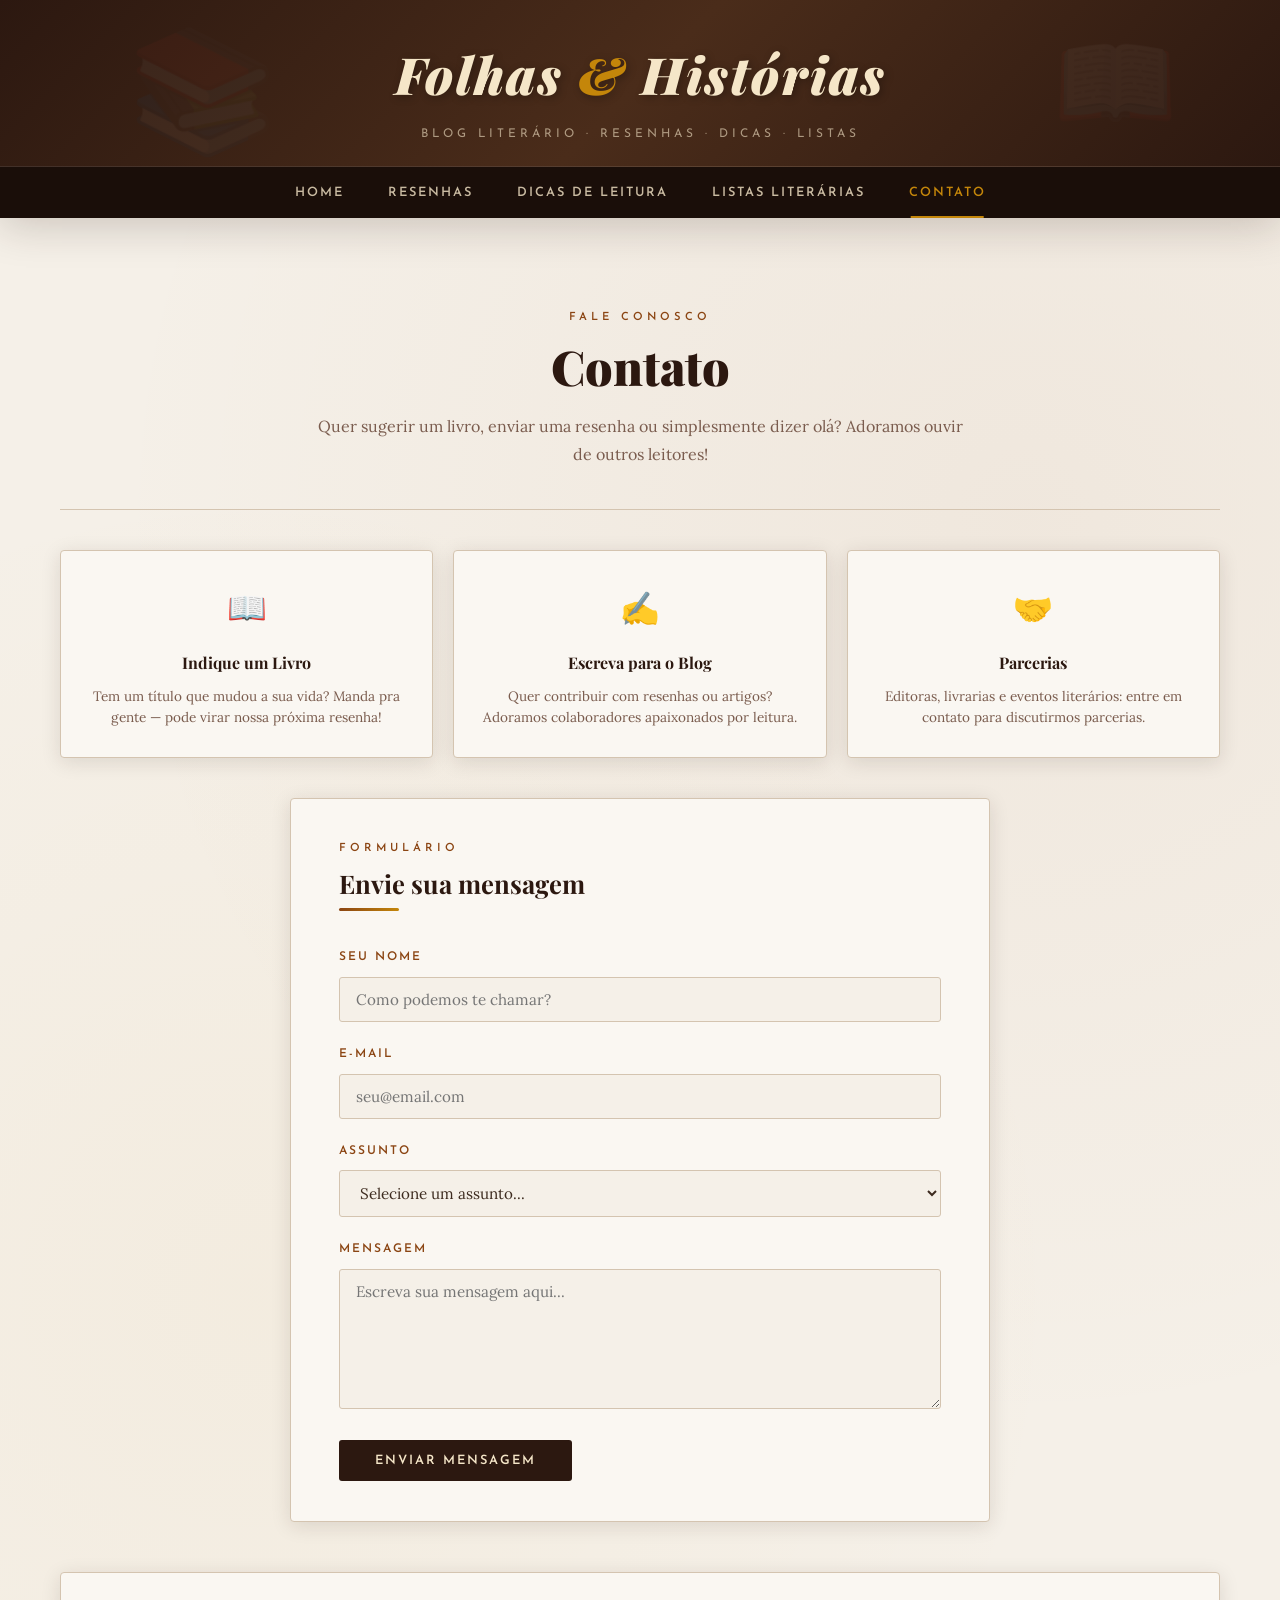
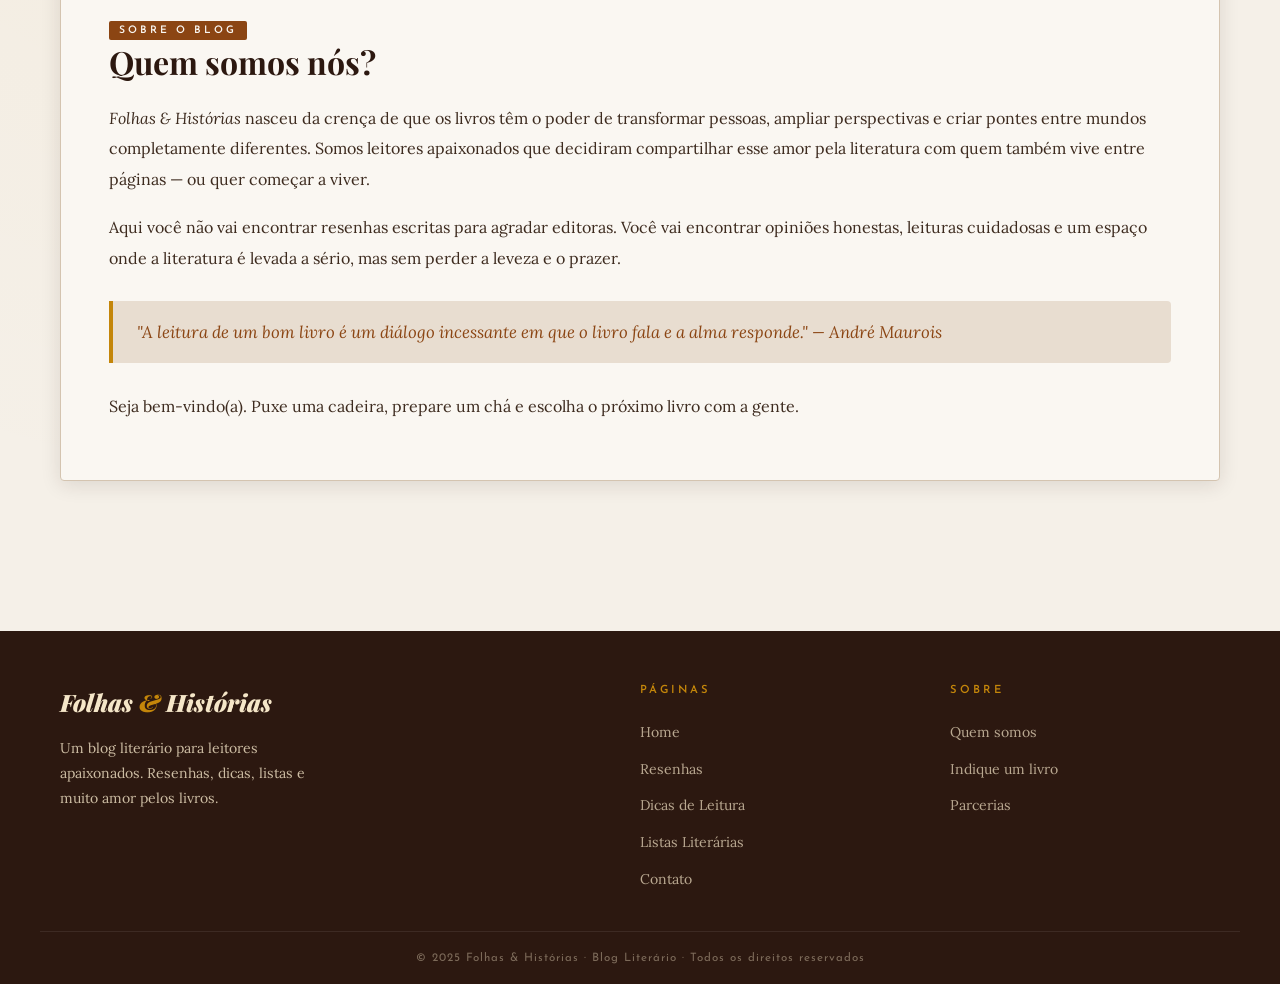
==== contato.html @ 478a8c60 "Add files via upload adding a literary blog" ====
<!DOCTYPE html>
<html lang="pt-BR">
<head>
  <meta charset="UTF-8">
  <meta name="viewport" content="width=device-width, initial-scale=1.0">
  <title>Contato — Folhas & Histórias</title>
  <link rel="stylesheet" href="styles.css">
</head>
<body>

  <header>
    <div class="header-top">
      <div class="site-title">Folhas <span>&</span> Histórias</div>
      <div class="site-tagline">Blog Literário · Resenhas · Dicas · Listas</div>
    </div>
    <nav>
      <ul>
        <li><a href="index.html">Home</a></li>
        <li><a href="resenhas.html">Resenhas</a></li>
        <li><a href="dicas.html">Dicas de Leitura</a></li>
        <li><a href="listas.html">Listas Literárias</a></li>
        <li><a href="contato.html" class="ativo">Contato</a></li>
      </ul>
    </nav>
  </header>

  <main>

    <div class="page-header">
      <span class="section-label">Fale conosco</span>
      <h1>Contato</h1>
      <p>Quer sugerir um livro, enviar uma resenha ou simplesmente dizer olá? Adoramos ouvir de outros leitores!</p>
    </div>

    <!-- INFO CARDS -->
    <div class="info-cards mb-40">
      <div class="info-card">
        <span class="icone">📖</span>
        <h4>Indique um Livro</h4>
        <p>Tem um título que mudou a sua vida? Manda pra gente — pode virar nossa próxima resenha!</p>
      </div>
      <div class="info-card">
        <span class="icone">✍️</span>
        <h4>Escreva para o Blog</h4>
        <p>Quer contribuir com resenhas ou artigos? Adoramos colaboradores apaixonados por leitura.</p>
      </div>
      <div class="info-card">
        <span class="icone">🤝</span>
        <h4>Parcerias</h4>
        <p>Editoras, livrarias e eventos literários: entre em contato para discutirmos parcerias.</p>
      </div>
    </div>

    <!-- FORMULÁRIO -->
    <div class="contato-form">
      <div class="section-label">Formulário</div>
      <h2 class="section-title" style="font-size:1.6rem;">Envie sua mensagem</h2>
      <div class="section-divider"></div>

      <div class="form-group">
        <label for="nome">Seu nome</label>
        <input type="text" id="nome" name="nome" placeholder="Como podemos te chamar?">
      </div>

      <div class="form-group">
        <label for="email">E-mail</label>
        <input type="email" id="email" name="email" placeholder="seu@email.com">
      </div>

      <div class="form-group">
        <label for="assunto">Assunto</label>
        <select id="assunto" name="assunto">
          <option value="">Selecione um assunto...</option>
          <option value="sugestao">Sugestão de livro</option>
          <option value="resenha">Quero escrever uma resenha</option>
          <option value="parceria">Parceria comercial</option>
          <option value="elogio">Elogio / Feedback</option>
          <option value="outro">Outro assunto</option>
        </select>
      </div>

      <div class="form-group">
        <label for="mensagem">Mensagem</label>
        <textarea id="mensagem" name="mensagem" placeholder="Escreva sua mensagem aqui..."></textarea>
      </div>

      <button type="button" class="btn">Enviar mensagem</button>
    </div>

    <!-- SOBRE O BLOG -->
    <div class="artigo" style="margin-top: 50px;">
      <span class="artigo-tag">Sobre o Blog</span>
      <h2>Quem somos nós?</h2>

      <p>
        <em>Folhas & Histórias</em> nasceu da crença de que os livros têm o poder de transformar 
        pessoas, ampliar perspectivas e criar pontes entre mundos completamente diferentes. 
        Somos leitores apaixonados que decidiram compartilhar esse amor pela literatura com 
        quem também vive entre páginas — ou quer começar a viver.
      </p>

      <p>
        Aqui você não vai encontrar resenhas escritas para agradar editoras. Você vai encontrar 
        opiniões honestas, leituras cuidadosas e um espaço onde a literatura é levada a sério, 
        mas sem perder a leveza e o prazer.
      </p>

      <blockquote>
        "A leitura de um bom livro é um diálogo incessante em que o livro fala e a alma responde."
        — André Maurois
      </blockquote>

      <p>
        Seja bem-vindo(a). Puxe uma cadeira, prepare um chá e escolha o próximo livro com a gente.
      </p>
    </div>

  </main>

  <footer>
    <div class="footer-content">
      <div class="footer-brand">
        <div class="logo">Folhas <span>&</span> Histórias</div>
        <p>Um blog literário para leitores apaixonados. Resenhas, dicas, listas e muito amor pelos livros.</p>
      </div>
      <div class="footer-col">
        <h5>Páginas</h5>
        <ul>
          <li><a href="index.html">Home</a></li>
          <li><a href="resenhas.html">Resenhas</a></li>
          <li><a href="dicas.html">Dicas de Leitura</a></li>
          <li><a href="listas.html">Listas Literárias</a></li>
          <li><a href="contato.html">Contato</a></li>
        </ul>
      </div>
      <div class="footer-col">
        <h5>Sobre</h5>
        <ul>
          <li><a href="contato.html">Quem somos</a></li>
          <li><a href="contato.html">Indique um livro</a></li>
          <li><a href="contato.html">Parcerias</a></li>
        </ul>
      </div>
    </div>
    <div class="footer-bottom">
      © 2025 Folhas & Histórias · Blog Literário · Todos os direitos reservados
    </div>
  </footer>

</body>
</html>
---- styles.css ----
@import url('https://fonts.googleapis.com/css2?family=Playfair+Display:ital,wght@0,400;0,700;0,900;1,400;1,700&family=Lora:ital,wght@0,400;0,500;0,600;1,400&family=Josefin+Sans:wght@300;400;600&display=swap');

:root {
  --cor-fundo: #f5f0e8;
  --cor-papel: #faf7f2;
  --cor-principal: #2c1810;
  --cor-acento: #8b4513;
  --cor-acento2: #c4860a;
  --cor-texto: #3d2b1f;
  --cor-texto-leve: #7a5c4e;
  --cor-borda: #d4c4b0;
  --cor-destaque: #e8ddd0;
  --sombra: 0 4px 20px rgba(44,24,16,0.12);
  --sombra-forte: 0 8px 40px rgba(44,24,16,0.2);
}

* {
  margin: 0;
  padding: 0;
  box-sizing: border-box;
}

body {
  background-color: var(--cor-fundo);
  color: var(--cor-texto);
  font-family: 'Lora', serif;
  line-height: 1.8;
  background-image: 
    radial-gradient(circle at 20% 50%, rgba(196,134,10,0.04) 0%, transparent 50%),
    radial-gradient(circle at 80% 20%, rgba(139,69,19,0.05) 0%, transparent 40%);
}

/* ===== HEADER ===== */
header {
  background-color: var(--cor-principal);
  padding: 0;
  position: sticky;
  top: 0;
  z-index: 100;
  box-shadow: var(--sombra-forte);
}

.header-top {
  text-align: center;
  padding: 28px 20px 20px;
  border-bottom: 1px solid rgba(255,255,255,0.1);
  background: linear-gradient(135deg, #2c1810 0%, #4a2c1a 50%, #2c1810 100%);
  position: relative;
  overflow: hidden;
}

.header-top::before {
  content: '📚';
  position: absolute;
  font-size: 120px;
  opacity: 0.04;
  top: -20px;
  left: 10%;
  pointer-events: none;
}

.header-top::after {
  content: '📖';
  position: absolute;
  font-size: 100px;
  opacity: 0.04;
  top: -10px;
  right: 8%;
  pointer-events: none;
}

.site-title {
  font-family: 'Playfair Display', serif;
  font-size: clamp(2rem, 5vw, 3.2rem);
  font-weight: 900;
  font-style: italic;
  color: #f5e6c8;
  letter-spacing: 2px;
  text-shadow: 2px 2px 8px rgba(0,0,0,0.3);
}

.site-title span {
  color: var(--cor-acento2);
}

.site-tagline {
  font-family: 'Josefin Sans', sans-serif;
  font-size: 0.75rem;
  letter-spacing: 4px;
  text-transform: uppercase;
  color: rgba(245,230,200,0.6);
  margin-top: 4px;
}

/* ===== NAV ===== */
nav {
  background-color: #1a0e09;
}

nav ul {
  list-style: none;
  display: flex;
  justify-content: center;
  align-items: center;
  padding: 0;
  margin: 0;
  flex-wrap: wrap;
}

nav ul li a {
  display: block;
  padding: 14px 22px;
  color: rgba(245,230,200,0.8);
  text-decoration: none;
  font-family: 'Josefin Sans', sans-serif;
  font-size: 0.8rem;
  font-weight: 600;
  letter-spacing: 2px;
  text-transform: uppercase;
  transition: all 0.3s ease;
  position: relative;
}

nav ul li a::after {
  content: '';
  position: absolute;
  bottom: 0;
  left: 50%;
  transform: translateX(-50%);
  width: 0;
  height: 2px;
  background: var(--cor-acento2);
  transition: width 0.3s ease;
}

nav ul li a:hover,
nav ul li a.ativo {
  color: var(--cor-acento2);
}

nav ul li a:hover::after,
nav ul li a.ativo::after {
  width: 60%;
}

/* ===== MAIN ===== */
main {
  max-width: 1200px;
  margin: 0 auto;
  padding: 40px 20px 60px;
}

/* ===== HERO SECTION ===== */
.hero {
  background: linear-gradient(135deg, var(--cor-principal) 0%, #5c3020 100%);
  color: var(--cor-fundo);
  padding: 70px 50px;
  border-radius: 4px;
  margin-bottom: 50px;
  position: relative;
  overflow: hidden;
}

.hero::before {
  content: '"';
  font-family: 'Playfair Display', serif;
  font-size: 300px;
  color: rgba(255,255,255,0.03);
  position: absolute;
  top: -80px;
  right: 30px;
  line-height: 1;
  pointer-events: none;
}

.hero-badge {
  display: inline-block;
  background: var(--cor-acento2);
  color: var(--cor-principal);
  font-family: 'Josefin Sans', sans-serif;
  font-size: 0.7rem;
  font-weight: 600;
  letter-spacing: 3px;
  text-transform: uppercase;
  padding: 5px 14px;
  margin-bottom: 20px;
  border-radius: 2px;
}

.hero h1 {
  font-family: 'Playfair Display', serif;
  font-size: clamp(2rem, 4vw, 3.2rem);
  font-weight: 900;
  line-height: 1.2;
  margin-bottom: 20px;
  color: #f5e6c8;
}

.hero p {
  font-size: 1.05rem;
  line-height: 1.9;
  max-width: 700px;
  color: rgba(245,230,200,0.85);
  margin-bottom: 28px;
}

/* ===== SEÇÃO TÍTULOS ===== */
.section-label {
  font-family: 'Josefin Sans', sans-serif;
  font-size: 0.7rem;
  font-weight: 600;
  letter-spacing: 4px;
  text-transform: uppercase;
  color: var(--cor-acento);
  margin-bottom: 8px;
}

.section-title {
  font-family: 'Playfair Display', serif;
  font-size: clamp(1.6rem, 3vw, 2.2rem);
  font-weight: 700;
  color: var(--cor-principal);
  margin-bottom: 8px;
  line-height: 1.3;
}

.section-divider {
  width: 60px;
  height: 3px;
  background: linear-gradient(to right, var(--cor-acento), var(--cor-acento2));
  margin-bottom: 36px;
  border-radius: 2px;
}

/* ===== GRID DE CARDS ===== */
.cards-grid {
  display: grid;
  grid-template-columns: repeat(auto-fill, minmax(300px, 1fr));
  gap: 30px;
  margin-bottom: 50px;
}

.card {
  background: var(--cor-papel);
  border: 1px solid var(--cor-borda);
  border-radius: 4px;
  overflow: hidden;
  transition: all 0.35s ease;
  box-shadow: var(--sombra);
}

.card:hover {
  transform: translateY(-6px);
  box-shadow: var(--sombra-forte);
  border-color: var(--cor-acento2);
}

.card-img {
  width: 100%;
  height: 200px;
  object-fit: cover;
  display: block;
  background: linear-gradient(135deg, var(--cor-acento) 0%, var(--cor-principal) 100%);
  position: relative;
}

.card-img-placeholder {
  width: 100%;
  height: 200px;
  display: flex;
  align-items: center;
  justify-content: center;
  font-size: 4rem;
  background: linear-gradient(135deg, #3d1f10 0%, #6b3520 60%, #3d1f10 100%);
}

.card-body {
  padding: 24px;
}

.card-tag {
  font-family: 'Josefin Sans', sans-serif;
  font-size: 0.65rem;
  font-weight: 600;
  letter-spacing: 3px;
  text-transform: uppercase;
  color: var(--cor-acento);
  margin-bottom: 8px;
}

.card h3 {
  font-family: 'Playfair Display', serif;
  font-size: 1.25rem;
  font-weight: 700;
  color: var(--cor-principal);
  margin-bottom: 10px;
  line-height: 1.4;
}

.card p {
  font-size: 0.92rem;
  color: var(--cor-texto-leve);
  line-height: 1.7;
  margin-bottom: 16px;
}

.card a {
  display: inline-block;
  color: var(--cor-acento);
  text-decoration: none;
  font-family: 'Josefin Sans', sans-serif;
  font-size: 0.75rem;
  font-weight: 600;
  letter-spacing: 1.5px;
  text-transform: uppercase;
  border-bottom: 1px solid var(--cor-acento);
  padding-bottom: 2px;
  transition: all 0.2s;
}

.card a:hover {
  color: var(--cor-acento2);
  border-color: var(--cor-acento2);
}

/* CARD COM LINK NA IMAGEM */
.card-link-img {
  text-decoration: none;
  color: inherit;
  display: block;
}

.card-link-img .card-img-placeholder {
  transition: all 0.3s ease;
}

.card-link-img:hover .card-img-placeholder {
  filter: brightness(1.15);
}

/* ===== DESTAQUES HOME ===== */
.destaques-grid {
  display: grid;
  grid-template-columns: 1fr 1fr 1fr;
  gap: 24px;
  margin-bottom: 50px;
}

@media (max-width: 900px) {
  .destaques-grid { grid-template-columns: 1fr 1fr; }
}
@media (max-width: 600px) {
  .destaques-grid { grid-template-columns: 1fr; }
}

.destaque-card {
  background: var(--cor-papel);
  border: 1px solid var(--cor-borda);
  border-radius: 4px;
  overflow: hidden;
  text-decoration: none;
  color: inherit;
  display: block;
  transition: all 0.35s ease;
  box-shadow: var(--sombra);
}

.destaque-card:hover {
  transform: translateY(-6px);
  box-shadow: var(--sombra-forte);
  border-color: var(--cor-acento2);
}

.destaque-img {
  width: 100%;
  height: 180px;
  display: flex;
  align-items: center;
  justify-content: center;
  font-size: 3.5rem;
  background: linear-gradient(135deg, #2c1810 0%, #6b3520 60%, #2c1810 100%);
  position: relative;
  overflow: hidden;
}

.destaque-img::after {
  content: '';
  position: absolute;
  bottom: 0; left: 0; right: 0;
  height: 40%;
  background: linear-gradient(to top, rgba(44,24,16,0.6), transparent);
}

.destaque-body {
  padding: 20px;
}

.destaque-body .card-tag {
  display: block;
  margin-bottom: 6px;
}

.destaque-body h3 {
  font-family: 'Playfair Display', serif;
  font-size: 1.1rem;
  font-weight: 700;
  color: var(--cor-principal);
  margin-bottom: 8px;
  line-height: 1.4;
}

.destaque-body p {
  font-size: 0.87rem;
  color: var(--cor-texto-leve);
  line-height: 1.6;
}

/* ===== ARTIGO INTERNO ===== */
.page-header {
  text-align: center;
  padding: 50px 20px 40px;
  margin-bottom: 40px;
  border-bottom: 1px solid var(--cor-borda);
}

.page-header .section-label {
  display: block;
  margin-bottom: 10px;
}

.page-header h1 {
  font-family: 'Playfair Display', serif;
  font-size: clamp(2rem, 4vw, 3rem);
  font-weight: 900;
  color: var(--cor-principal);
  margin-bottom: 16px;
  line-height: 1.2;
}

.page-header p {
  max-width: 650px;
  margin: 0 auto;
  color: var(--cor-texto-leve);
  font-size: 1rem;
}

/* ===== ARTIGO DE CONTEÚDO ===== */
.artigo {
  background: var(--cor-papel);
  border: 1px solid var(--cor-borda);
  border-radius: 4px;
  padding: 40px 48px;
  margin-bottom: 30px;
  box-shadow: var(--sombra);
}

.artigo-meta {
  display: flex;
  align-items: center;
  gap: 20px;
  margin-bottom: 20px;
  flex-wrap: wrap;
}

.artigo-tag {
  font-family: 'Josefin Sans', sans-serif;
  font-size: 0.65rem;
  font-weight: 600;
  letter-spacing: 3px;
  text-transform: uppercase;
  color: var(--cor-papel);
  background: var(--cor-acento);
  padding: 4px 10px;
  border-radius: 2px;
}

.artigo-data {
  font-family: 'Josefin Sans', sans-serif;
  font-size: 0.75rem;
  color: var(--cor-texto-leve);
  letter-spacing: 1px;
}

.artigo h2 {
  font-family: 'Playfair Display', serif;
  font-size: clamp(1.5rem, 3vw, 2rem);
  font-weight: 700;
  color: var(--cor-principal);
  margin-bottom: 20px;
  line-height: 1.3;
}

.artigo h3 {
  font-family: 'Playfair Display', serif;
  font-size: 1.25rem;
  font-weight: 700;
  color: var(--cor-principal);
  margin: 28px 0 12px;
}

.artigo p {
  color: var(--cor-texto);
  font-size: 1rem;
  line-height: 1.9;
  margin-bottom: 18px;
}

.artigo blockquote {
  border-left: 4px solid var(--cor-acento2);
  margin: 28px 0;
  padding: 16px 24px;
  background: var(--cor-destaque);
  font-style: italic;
  font-size: 1.05rem;
  color: var(--cor-acento);
  border-radius: 0 4px 4px 0;
}

.artigo .emoji-icon {
  font-size: 3.5rem;
  margin-bottom: 16px;
  display: block;
  text-align: center;
}

/* ===== LISTA DE LIVROS ===== */
.livro-item {
  display: flex;
  gap: 24px;
  background: var(--cor-papel);
  border: 1px solid var(--cor-borda);
  border-radius: 4px;
  padding: 24px;
  margin-bottom: 20px;
  box-shadow: var(--sombra);
  transition: all 0.3s ease;
}

.livro-item:hover {
  border-color: var(--cor-acento2);
  transform: translateX(4px);
}

.livro-capa {
  width: 80px;
  height: 110px;
  flex-shrink: 0;
  border-radius: 3px;
  display: flex;
  align-items: center;
  justify-content: center;
  font-size: 2.5rem;
  background: linear-gradient(135deg, var(--cor-acento) 0%, var(--cor-principal) 100%);
  box-shadow: 3px 3px 10px rgba(44,24,16,0.2);
}

.livro-info h3 {
  font-family: 'Playfair Display', serif;
  font-size: 1.15rem;
  font-weight: 700;
  color: var(--cor-principal);
  margin-bottom: 4px;
}

.livro-info .autor {
  font-family: 'Josefin Sans', sans-serif;
  font-size: 0.75rem;
  color: var(--cor-acento);
  letter-spacing: 1px;
  text-transform: uppercase;
  margin-bottom: 10px;
}

.livro-info p {
  font-size: 0.9rem;
  color: var(--cor-texto-leve);
  line-height: 1.7;
}

.stars {
  color: var(--cor-acento2);
  font-size: 0.9rem;
  margin-bottom: 8px;
}

/* ===== CONTATO ===== */
.contato-form {
  background: var(--cor-papel);
  border: 1px solid var(--cor-borda);
  border-radius: 4px;
  padding: 40px 48px;
  box-shadow: var(--sombra);
  max-width: 700px;
  margin: 0 auto;
}

.form-group {
  margin-bottom: 22px;
}

.form-group label {
  display: block;
  font-family: 'Josefin Sans', sans-serif;
  font-size: 0.75rem;
  font-weight: 600;
  letter-spacing: 2px;
  text-transform: uppercase;
  color: var(--cor-acento);
  margin-bottom: 8px;
}

.form-group input,
.form-group textarea,
.form-group select {
  width: 100%;
  padding: 12px 16px;
  border: 1px solid var(--cor-borda);
  border-radius: 3px;
  background: var(--cor-fundo);
  font-family: 'Lora', serif;
  font-size: 0.95rem;
  color: var(--cor-texto);
  transition: all 0.2s;
  outline: none;
}

.form-group input:focus,
.form-group textarea:focus,
.form-group select:focus {
  border-color: var(--cor-acento);
  box-shadow: 0 0 0 3px rgba(139,69,19,0.1);
}

.form-group textarea {
  min-height: 140px;
  resize: vertical;
}

.btn {
  display: inline-block;
  background: var(--cor-principal);
  color: #f5e6c8;
  border: none;
  padding: 14px 36px;
  font-family: 'Josefin Sans', sans-serif;
  font-size: 0.8rem;
  font-weight: 600;
  letter-spacing: 2px;
  text-transform: uppercase;
  cursor: pointer;
  border-radius: 3px;
  transition: all 0.3s ease;
}

.btn:hover {
  background: var(--cor-acento);
  transform: translateY(-2px);
  box-shadow: var(--sombra);
}

/* ===== INFO CARDS ===== */
.info-cards {
  display: grid;
  grid-template-columns: repeat(auto-fit, minmax(220px, 1fr));
  gap: 20px;
  margin-bottom: 40px;
}

.info-card {
  background: var(--cor-papel);
  border: 1px solid var(--cor-borda);
  border-radius: 4px;
  padding: 28px 24px;
  text-align: center;
  box-shadow: var(--sombra);
}

.info-card .icone {
  font-size: 2rem;
  margin-bottom: 12px;
  display: block;
}

.info-card h4 {
  font-family: 'Playfair Display', serif;
  font-size: 1rem;
  color: var(--cor-principal);
  margin-bottom: 8px;
}

.info-card p {
  font-size: 0.85rem;
  color: var(--cor-texto-leve);
  line-height: 1.6;
}

/* ===== RODAPÉ ===== */
footer {
  background: var(--cor-principal);
  color: rgba(245,230,200,0.8);
  margin-top: 60px;
}

.footer-content {
  max-width: 1200px;
  margin: 0 auto;
  padding: 50px 20px 30px;
  display: grid;
  grid-template-columns: 2fr 1fr 1fr;
  gap: 40px;
}

@media (max-width: 768px) {
  .footer-content { grid-template-columns: 1fr; }
}

.footer-brand .logo {
  font-family: 'Playfair Display', serif;
  font-size: 1.5rem;
  font-weight: 900;
  font-style: italic;
  color: #f5e6c8;
  margin-bottom: 12px;
}

.footer-brand .logo span { color: var(--cor-acento2); }

.footer-brand p {
  font-size: 0.88rem;
  line-height: 1.8;
  max-width: 280px;
}

.footer-col h5 {
  font-family: 'Josefin Sans', sans-serif;
  font-size: 0.7rem;
  font-weight: 600;
  letter-spacing: 3px;
  text-transform: uppercase;
  color: var(--cor-acento2);
  margin-bottom: 16px;
}

.footer-col ul {
  list-style: none;
}

.footer-col ul li {
  margin-bottom: 8px;
}

.footer-col ul li a {
  color: rgba(245,230,200,0.7);
  text-decoration: none;
  font-size: 0.88rem;
  transition: color 0.2s;
}

.footer-col ul li a:hover {
  color: var(--cor-acento2);
}

.footer-bottom {
  border-top: 1px solid rgba(255,255,255,0.08);
  padding: 16px 20px;
  text-align: center;
  font-family: 'Josefin Sans', sans-serif;
  font-size: 0.72rem;
  letter-spacing: 1px;
  color: rgba(245,230,200,0.4);
  max-width: 1200px;
  margin: 0 auto;
}

/* ===== UTILIDADES ===== */
.texto-centro { text-align: center; }
.mb-40 { margin-bottom: 40px; }
.mb-20 { margin-bottom: 20px; }

.separador {
  border: none;
  border-top: 1px solid var(--cor-borda);
  margin: 40px 0;
}

@media (max-width: 768px) {
  .hero { padding: 40px 24px; }
  .artigo { padding: 28px 24px; }
  .contato-form { padding: 28px 24px; }
  .livro-item { flex-direction: column; }
  .livro-capa { width: 60px; height: 85px; font-size: 2rem; }
  nav ul li a { padding: 12px 14px; font-size: 0.7rem; letter-spacing: 1px; }
}
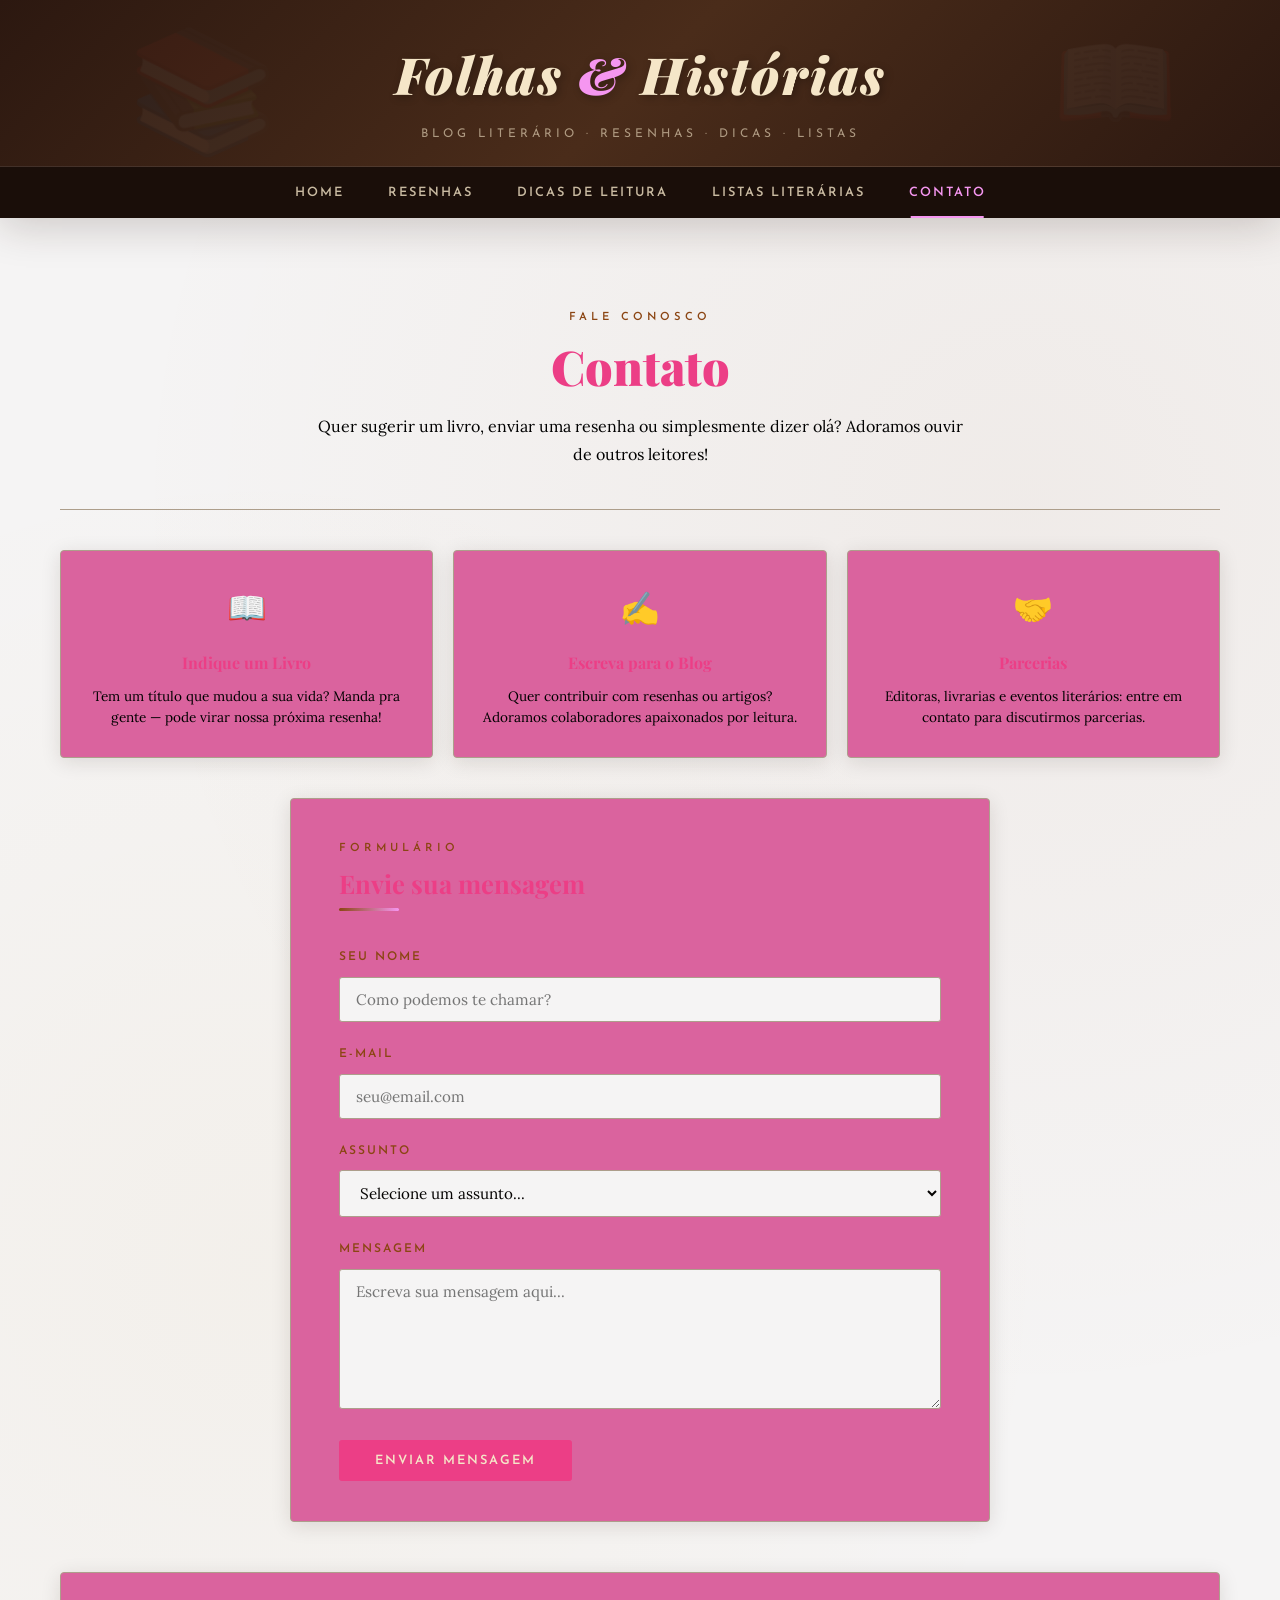
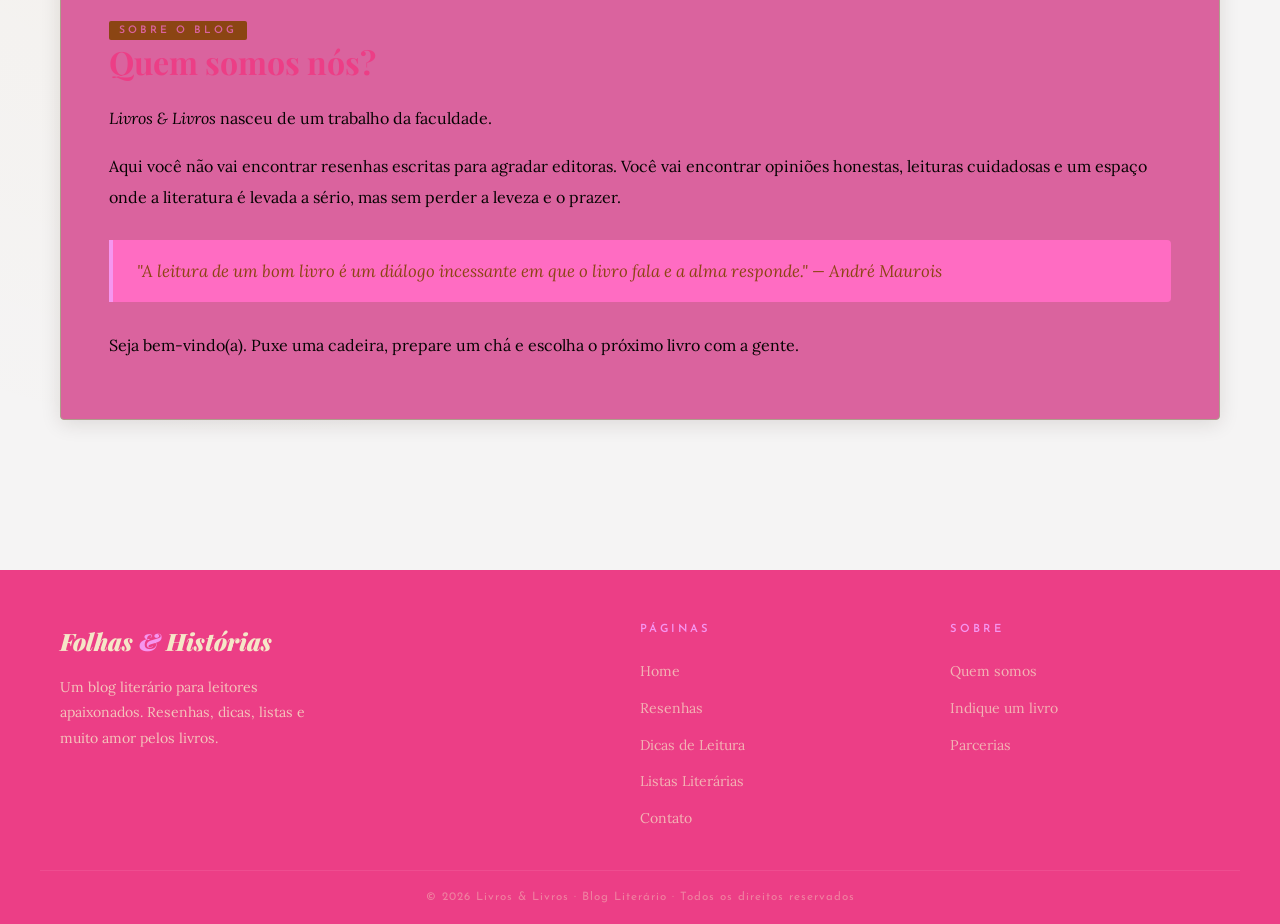
==== commit 0118cc30: "Add files via upload 2.0" ====
--- a/contato.html
+++ b/contato.html
@@ -3,7 +3,7 @@
 <head>
   <meta charset="UTF-8">
   <meta name="viewport" content="width=device-width, initial-scale=1.0">
-  <title>Contato — Folhas & Histórias</title>
+  <title>Contato — Livros & Livros</title>
   <link rel="stylesheet" href="styles.css">
 </head>
 <body>
@@ -93,10 +93,7 @@
       <h2>Quem somos nós?</h2>
 
       <p>
-        <em>Folhas & Histórias</em> nasceu da crença de que os livros têm o poder de transformar 
-        pessoas, ampliar perspectivas e criar pontes entre mundos completamente diferentes. 
-        Somos leitores apaixonados que decidiram compartilhar esse amor pela literatura com 
-        quem também vive entre páginas — ou quer começar a viver.
+        <em>Livros & Livros</em> nasceu de um trabalho da faculdade.
       </p>
 
       <p>
@@ -143,7 +140,7 @@
       </div>
     </div>
     <div class="footer-bottom">
-      © 2025 Folhas & Histórias · Blog Literário · Todos os direitos reservados
+      © 2026 Livros & Livros · Blog Literário · Todos os direitos reservados
     </div>
   </footer>
 
--- a/styles.css
+++ b/styles.css
@@ -1,15 +1,15 @@
 @import url('https://fonts.googleapis.com/css2?family=Playfair+Display:ital,wght@0,400;0,700;0,900;1,400;1,700&family=Lora:ital,wght@0,400;0,500;0,600;1,400&family=Josefin+Sans:wght@300;400;600&display=swap');
 
 :root {
-  --cor-fundo: #f5f0e8;
-  --cor-papel: #faf7f2;
-  --cor-principal: #2c1810;
+  --cor-fundo: #f5f4f4;
+  --cor-papel: #da639e;
+  --cor-principal: #ec3e86;
   --cor-acento: #8b4513;
-  --cor-acento2: #c4860a;
-  --cor-texto: #3d2b1f;
-  --cor-texto-leve: #7a5c4e;
-  --cor-borda: #d4c4b0;
-  --cor-destaque: #e8ddd0;
+  --cor-acento2: #f596f0;
+  --cor-texto: #050302;
+  --cor-texto-leve: #000000;
+  --cor-borda: #ad9e8b;
+  --cor-destaque: #ff6cc2;
   --sombra: 0 4px 20px rgba(44,24,16,0.12);
   --sombra-forte: 0 8px 40px rgba(44,24,16,0.2);
 }
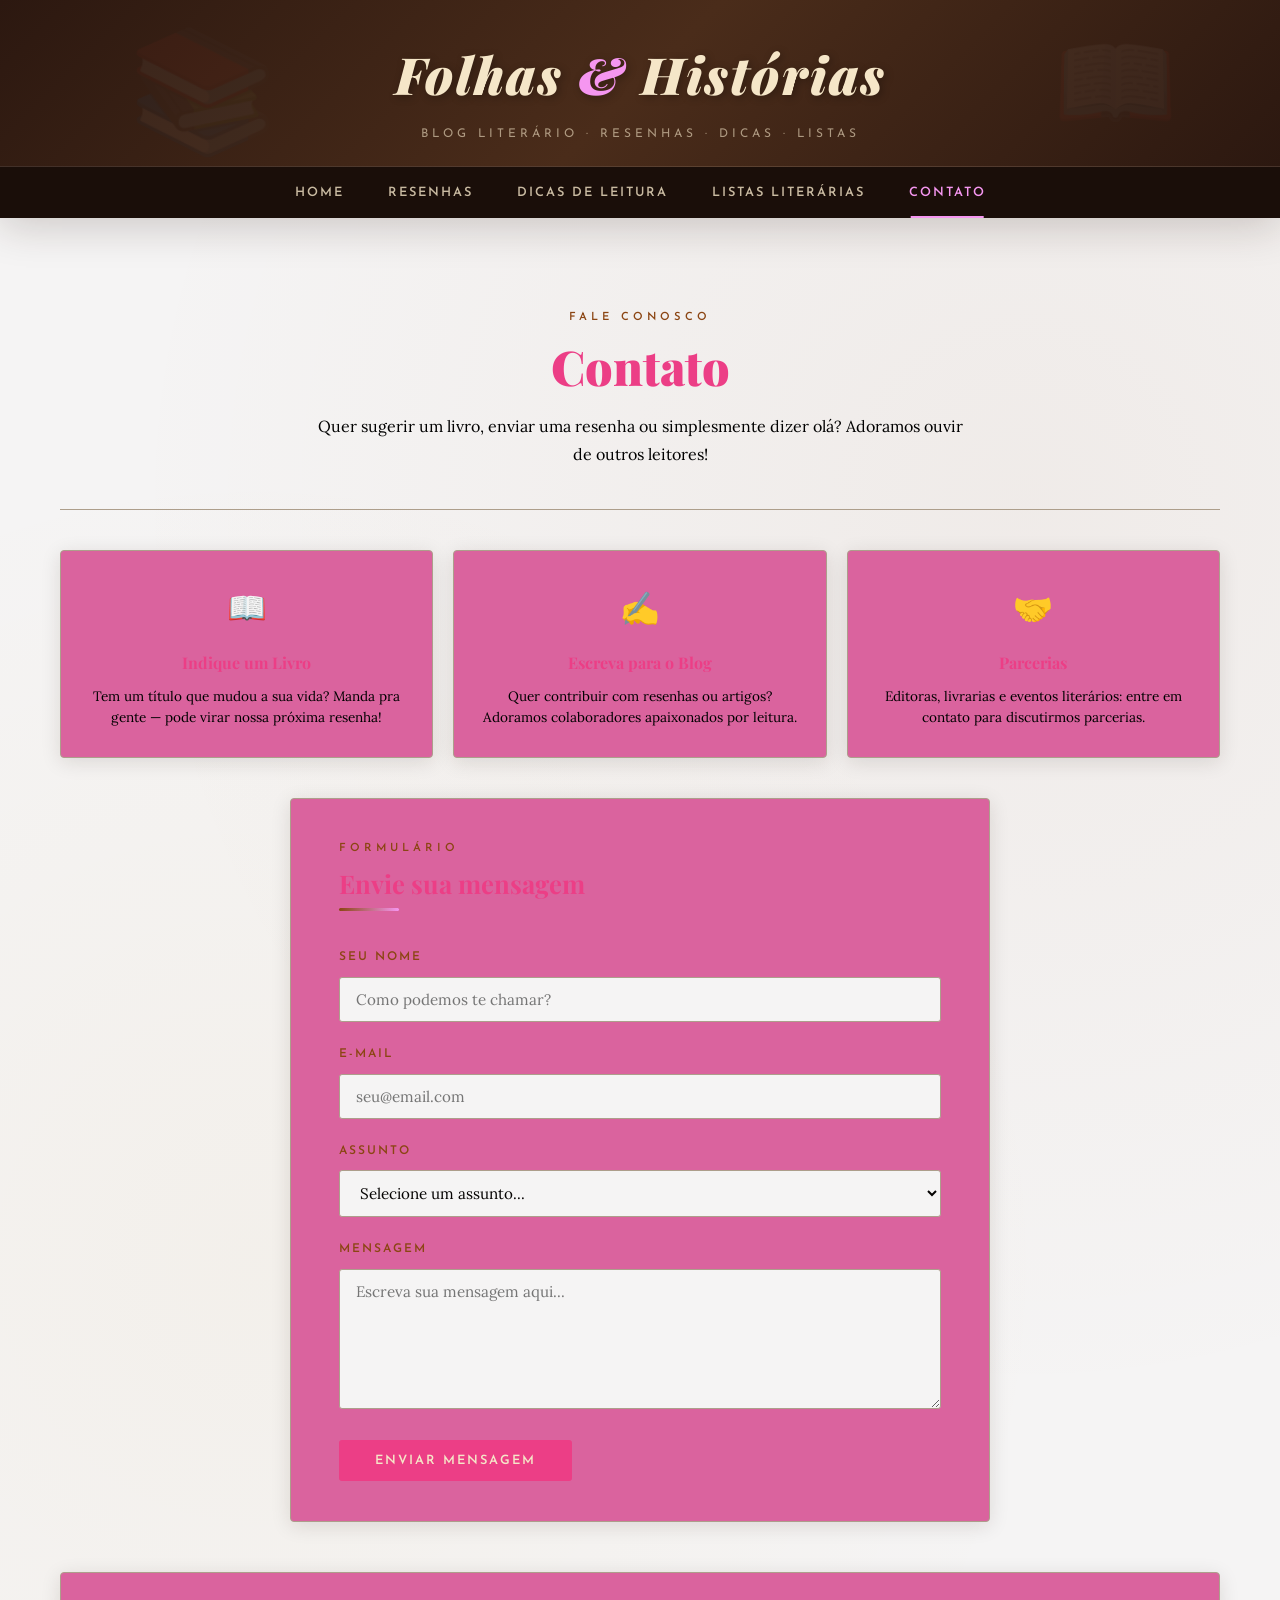
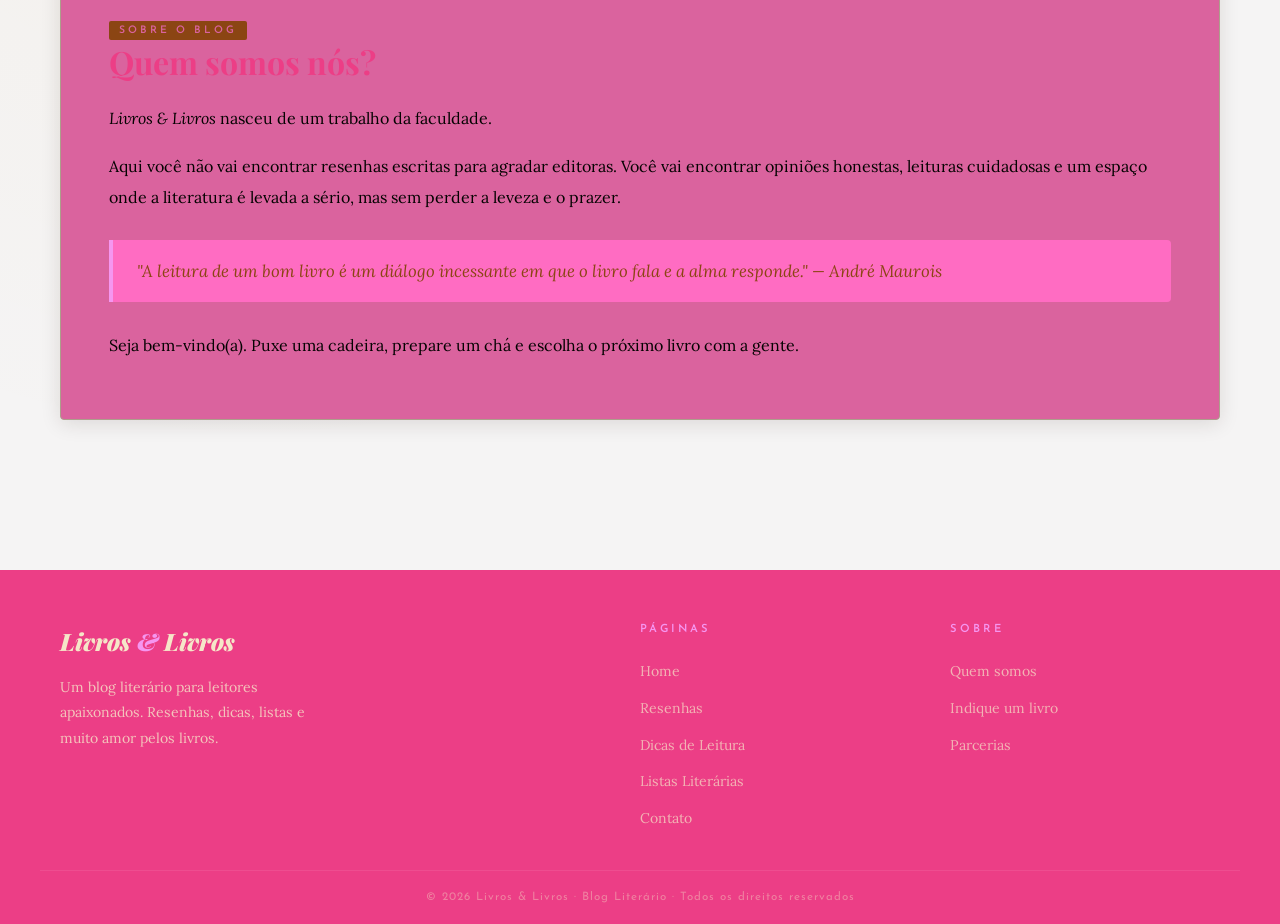
==== commit 8d7eda99: "Add files via upload" ====
--- a/contato.html
+++ b/contato.html
@@ -117,7 +117,7 @@
   <footer>
     <div class="footer-content">
       <div class="footer-brand">
-        <div class="logo">Folhas <span>&</span> Histórias</div>
+        <div class="logo">Livros <span>&</span> Livros</div>
         <p>Um blog literário para leitores apaixonados. Resenhas, dicas, listas e muito amor pelos livros.</p>
       </div>
       <div class="footer-col">
